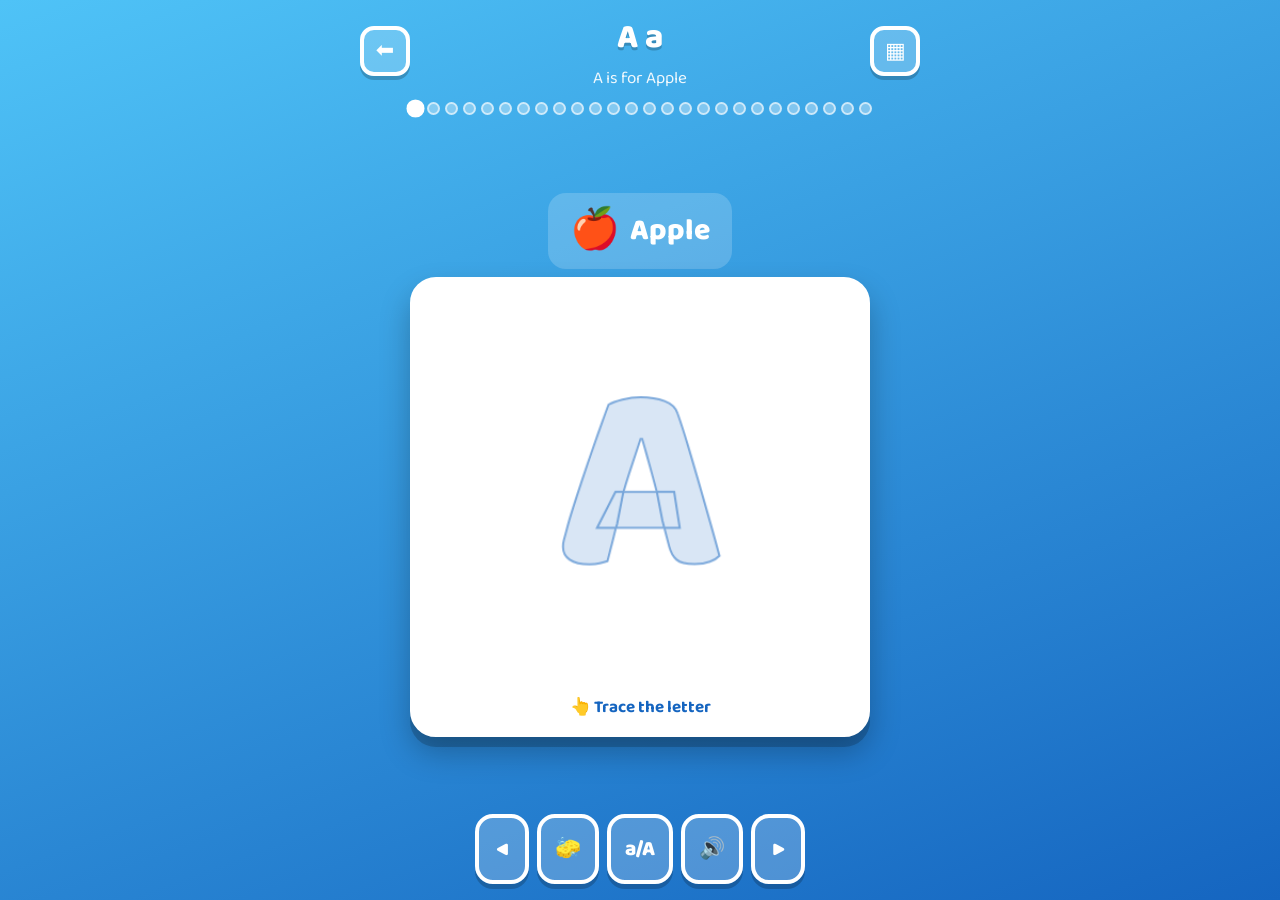
==== abc.html @ d2aafedf "Kids Games: mountain bike + Thaana & ABC letter tracing Dashboard with three browser games for ages " ====
<!DOCTYPE html>
<html lang="en">
<head>
  <meta charset="UTF-8" />
  <meta name="viewport" content="width=device-width, initial-scale=1.0, maximum-scale=1.0, user-scalable=no" />
  <title>🔤 ABC Tracing</title>
  <link href="https://fonts.googleapis.com/css2?family=Baloo+2:wght@600;800&display=swap" rel="stylesheet">
  <link rel="stylesheet" href="css/abc.css" />
</head>
<body>
  <div id="app">
    <header>
      <a class="top-btn" href="index.html" title="All games">⬅</a>
      <div class="title-wrap">
        <div class="letter-name" id="letterName">A</div>
        <div class="letter-sub" id="letterSub">A is for Apple</div>
      </div>
      <button class="top-btn" id="btnGrid" title="Pick a letter">▦</button>
    </header>

    <div id="progressBar"></div>

    <main>
      <div class="word-badge"><span class="emoji" id="wordEmoji">🍎</span><span id="wordText">Apple</span></div>
      <div class="canvas-box">
        <canvas id="trace" width="420" height="420"></canvas>
        <div class="hint" id="hint">👆 Trace the letter</div>
      </div>
    </main>

    <div id="controls">
      <button class="ctrl-btn" id="btnPrev">◀</button>
      <button class="ctrl-btn" id="btnClear">🧽</button>
      <button class="ctrl-btn" id="btnCase">a/A</button>
      <button class="ctrl-btn" id="btnSound">🔊</button>
      <button class="ctrl-btn" id="btnNext">▶</button>
    </div>

    <div id="success" class="overlay hidden">
      <div class="success-card">
        <div class="success-stars">⭐⭐⭐</div>
        <div class="success-letter" id="successLetter">A</div>
        <h2 id="successText">Great job!</h2>
        <div class="success-buttons">
          <button class="ctrl-btn wide" id="btnAgain">🔄 Again</button>
          <button class="ctrl-btn wide go" id="btnNext2">Next ▶</button>
        </div>
      </div>
    </div>

    <div id="picker" class="overlay hidden">
      <div class="picker-card">
        <h2>Pick a Letter</h2>
        <div id="pickerGrid" class="picker-grid"></div>
        <button class="ctrl-btn wide" id="btnClosePicker">Close</button>
      </div>
    </div>
  </div>

  <script src="js/abc.js"></script>
</body>
</html>
---- css/abc.css ----
* { margin: 0; padding: 0; box-sizing: border-box; -webkit-tap-highlight-color: transparent; }
html, body {
  width: 100%; height: 100%; overflow: hidden;
  font-family: "Baloo 2", "Comic Sans MS", "Segoe UI", system-ui, sans-serif;
  background: linear-gradient(160deg, #4fc3f7 0%, #1565c0 100%);
  color: #fff; user-select: none; touch-action: none;
}
.hidden { display: none !important; }

#app {
  width: 100vw; height: 100vh;
  display: flex; flex-direction: column; align-items: center;
  padding: 10px 12px; gap: 10px;
}

header { width: min(560px, 100%); display: flex; align-items: center; gap: 10px; }
.title-wrap { flex: 1; text-align: center; }
.letter-name { font-size: clamp(24px, 6vw, 34px); font-weight: 800; text-shadow: 0 3px 0 #0003; }
.letter-sub { font-size: clamp(13px, 3.4vw, 17px); opacity: .92; }

.top-btn {
  width: 50px; height: 50px; border-radius: 14px; border: 4px solid #fff;
  background: rgba(255,255,255,0.2); color: #fff; cursor: pointer;
  font-size: 22px; display: flex; align-items: center; justify-content: center;
  text-decoration: none; box-shadow: 0 4px 0 rgba(0,0,0,.2);
}
.top-btn:active { transform: translateY(3px); box-shadow: 0 1px 0 rgba(0,0,0,.2); }

#progressBar { display: flex; flex-wrap: wrap; gap: 5px; justify-content: center; width: min(560px, 100%); }
.dot { width: 13px; height: 13px; border-radius: 50%; background: rgba(255,255,255,0.35); border: 2px solid rgba(255,255,255,0.6); }
.dot.done { background: #fff176; border-color: #fff; }
.dot.current { transform: scale(1.4); background: #fff; }

main { flex: 1; display: flex; flex-direction: column; align-items: center; justify-content: center; gap: 8px; width: 100%; }
.word-badge {
  display: flex; align-items: center; gap: 10px;
  font-size: clamp(20px, 5vw, 30px); font-weight: 800;
  background: rgba(255,255,255,0.18); padding: 6px 22px; border-radius: 18px;
}
.word-badge .emoji { font-size: clamp(28px, 7vw, 40px); }

.canvas-box {
  position: relative;
  width: min(76vh, 92vw, 460px); aspect-ratio: 1/1;
  background: #fff; border-radius: 26px; border: 6px solid #fff;
  box-shadow: 0 10px 0 rgba(0,0,0,.18), 0 16px 30px rgba(0,0,0,.25);
}
#trace { width: 100%; height: 100%; display: block; border-radius: 20px; touch-action: none; }
.hint {
  position: absolute; bottom: 10px; left: 0; right: 0; text-align: center;
  color: #1565c0; font-size: clamp(13px, 3.4vw, 17px); font-weight: bold;
  pointer-events: none; transition: opacity .3s;
}

#controls { width: min(560px, 100%); display: flex; gap: 8px; justify-content: center; padding-bottom: 6px; }
.ctrl-btn {
  font-family: inherit; font-weight: 800; color: #fff; cursor: pointer;
  border: 4px solid #fff; background: rgba(255,255,255,0.22);
  border-radius: 18px; padding: 14px; font-size: clamp(15px, 4.2vw, 21px);
  min-width: 54px; box-shadow: 0 5px 0 rgba(0,0,0,.2);
}
.ctrl-btn.wide { flex: 1; max-width: 200px; }
.ctrl-btn.go { background: linear-gradient(#66bb6a, #43a047); }
.ctrl-btn:active { transform: translateY(4px); box-shadow: 0 1px 0 rgba(0,0,0,.2); }

.overlay { position: fixed; inset: 0; z-index: 30; display: flex; align-items: center; justify-content: center; padding: 20px; background: rgba(0,0,0,0.45); }
.success-card, .picker-card {
  background: #fff; color: #1565c0; border-radius: 28px; padding: 26px 24px;
  text-align: center; box-shadow: 0 12px 30px rgba(0,0,0,.4); max-width: 94vw; max-height: 90vh; overflow-y: auto;
}
.success-stars { font-size: clamp(40px, 12vw, 64px); letter-spacing: 6px; animation: pop .5s ease; }
@keyframes pop { 0% { transform: scale(0); } 70% { transform: scale(1.2); } 100% { transform: scale(1); } }
.success-letter { font-family: "Baloo 2", sans-serif; font-size: clamp(60px, 18vw, 110px); color: #1976d2; line-height: 1; font-weight: 800; }
.success-card h2 { font-size: clamp(22px, 6vw, 32px); margin: 6px 0 14px; color: #0d47a1; }
.success-buttons { display: flex; gap: 10px; justify-content: center; }
.success-buttons .ctrl-btn { color: #fff; background: linear-gradient(#42a5f5, #1976d2); border-color: #fff; }
.success-buttons .ctrl-btn.go { background: linear-gradient(#66bb6a, #43a047); }

.picker-card h2 { color: #0d47a1; margin-bottom: 14px; font-size: clamp(20px, 5vw, 28px); }
.picker-grid { display: grid; grid-template-columns: repeat(6, 1fr); gap: 8px; width: min(560px, 80vw); margin-bottom: 14px; }
@media (max-width: 480px) { .picker-grid { grid-template-columns: repeat(5, 1fr); } }
.picker-cell {
  aspect-ratio: 1/1; border-radius: 14px; border: 3px solid #90caf9;
  background: #e3f2fd; color: #1565c0; cursor: pointer;
  display: flex; align-items: center; justify-content: center; position: relative;
  font-family: "Baloo 2", sans-serif; font-size: clamp(20px, 5.5vw, 30px); font-weight: 800;
}
.picker-cell:active { transform: scale(.92); }
.picker-cell.done { background: #c8e6c9; border-color: #66bb6a; }
.picker-cell .check { position: absolute; top: 1px; right: 4px; font-size: 12px; }
.picker-cell.current { outline: 3px solid #1976d2; }
.picker-card .ctrl-btn { color: #fff; background: linear-gradient(#42a5f5, #1976d2); }
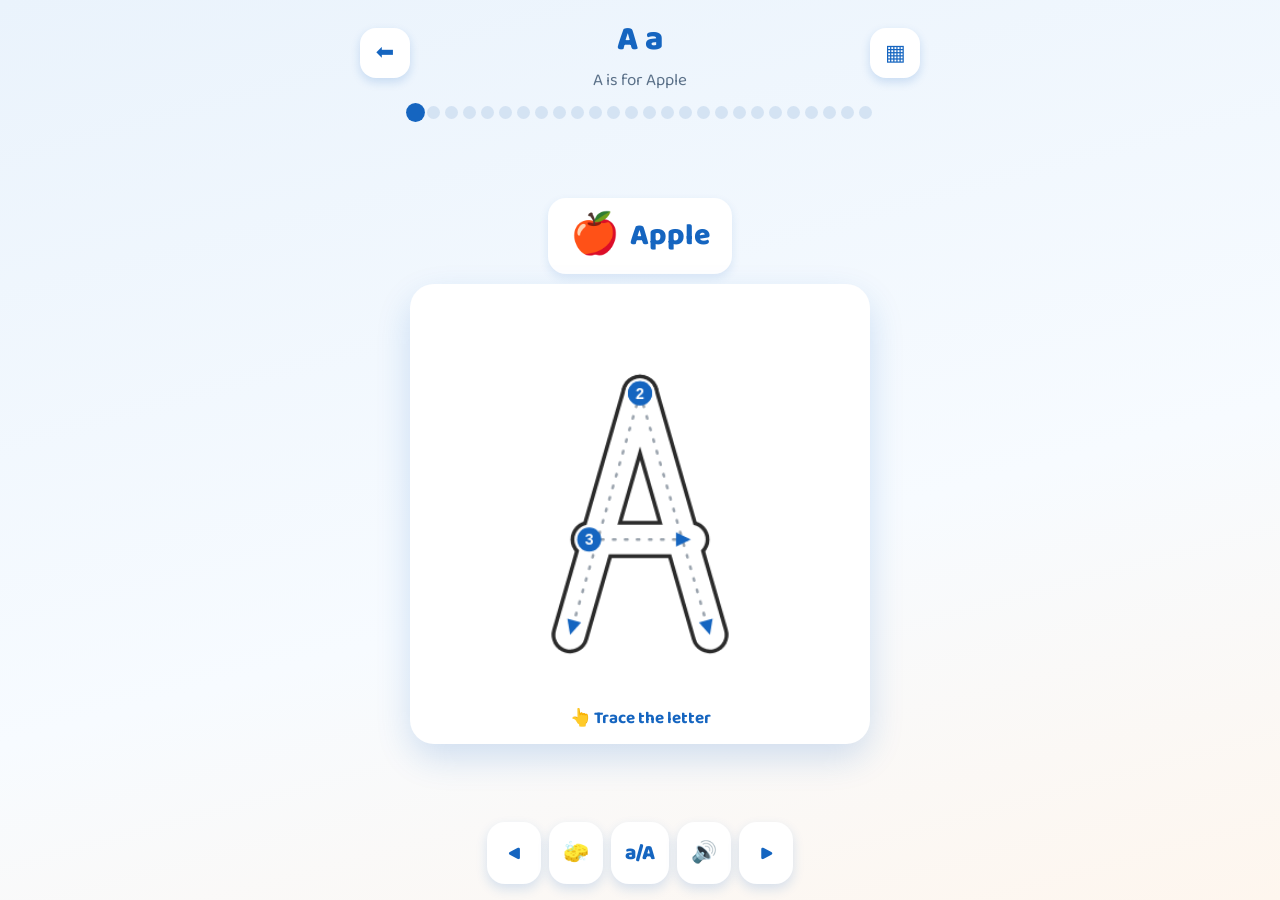
==== commit 27a8517a: "ABC: authored stroke-order paths with numbers + direction arrows (A-Z upper & lower)" ====
--- a/abc.html
+++ b/abc.html
@@ -57,6 +57,7 @@
     </div>
   </div>
 
+  <script src="js/abc-strokes.js"></script>
   <script src="js/abc.js"></script>
 </body>
 </html>
--- a/css/abc.css
+++ b/css/abc.css
@@ -2,91 +2,89 @@
 html, body {
   width: 100%; height: 100%; overflow: hidden;
   font-family: "Baloo 2", "Comic Sans MS", "Segoe UI", system-ui, sans-serif;
-  background: linear-gradient(160deg, #4fc3f7 0%, #1565c0 100%);
-  color: #fff; user-select: none; touch-action: none;
+  background: linear-gradient(165deg, #eaf3fc 0%, #f7fbff 60%, #fef6ee 100%);
+  color: #25384d; user-select: none; touch-action: none;
 }
 .hidden { display: none !important; }
 
-#app {
-  width: 100vw; height: 100vh;
-  display: flex; flex-direction: column; align-items: center;
-  padding: 10px 12px; gap: 10px;
-}
+#app { width: 100vw; height: 100vh; display: flex; flex-direction: column; align-items: center; padding: 12px; gap: 12px; }
 
 header { width: min(560px, 100%); display: flex; align-items: center; gap: 10px; }
 .title-wrap { flex: 1; text-align: center; }
-.letter-name { font-size: clamp(24px, 6vw, 34px); font-weight: 800; text-shadow: 0 3px 0 #0003; }
-.letter-sub { font-size: clamp(13px, 3.4vw, 17px); opacity: .92; }
+.letter-name { font-size: clamp(24px, 6vw, 34px); font-weight: 800; color: #1565c0; }
+.letter-sub { font-size: clamp(13px, 3.4vw, 17px); color: #5a7088; }
 
 .top-btn {
-  width: 50px; height: 50px; border-radius: 14px; border: 4px solid #fff;
-  background: rgba(255,255,255,0.2); color: #fff; cursor: pointer;
+  width: 50px; height: 50px; border-radius: 16px; border: none;
+  background: #fff; color: #1565c0; cursor: pointer;
   font-size: 22px; display: flex; align-items: center; justify-content: center;
-  text-decoration: none; box-shadow: 0 4px 0 rgba(0,0,0,.2);
+  text-decoration: none; box-shadow: 0 4px 10px rgba(21,101,192,.18);
 }
-.top-btn:active { transform: translateY(3px); box-shadow: 0 1px 0 rgba(0,0,0,.2); }
+.top-btn:active { transform: translateY(2px); box-shadow: 0 2px 5px rgba(21,101,192,.18); }
 
 #progressBar { display: flex; flex-wrap: wrap; gap: 5px; justify-content: center; width: min(560px, 100%); }
-.dot { width: 13px; height: 13px; border-radius: 50%; background: rgba(255,255,255,0.35); border: 2px solid rgba(255,255,255,0.6); }
-.dot.done { background: #fff176; border-color: #fff; }
-.dot.current { transform: scale(1.4); background: #fff; }
+.dot { width: 13px; height: 13px; border-radius: 50%; background: #d4e3f3; }
+.dot.done { background: #ffc83d; }
+.dot.current { transform: scale(1.45); background: #1565c0; }
 
-main { flex: 1; display: flex; flex-direction: column; align-items: center; justify-content: center; gap: 8px; width: 100%; }
+main { flex: 1; display: flex; flex-direction: column; align-items: center; justify-content: center; gap: 10px; width: 100%; }
 .word-badge {
   display: flex; align-items: center; gap: 10px;
-  font-size: clamp(20px, 5vw, 30px); font-weight: 800;
-  background: rgba(255,255,255,0.18); padding: 6px 22px; border-radius: 18px;
+  font-size: clamp(20px, 5vw, 30px); font-weight: 800; color: #1565c0;
+  background: #fff; padding: 6px 22px; border-radius: 18px;
+  box-shadow: 0 4px 10px rgba(21,101,192,.12);
 }
 .word-badge .emoji { font-size: clamp(28px, 7vw, 40px); }
 
 .canvas-box {
   position: relative;
-  width: min(76vh, 92vw, 460px); aspect-ratio: 1/1;
-  background: #fff; border-radius: 26px; border: 6px solid #fff;
-  box-shadow: 0 10px 0 rgba(0,0,0,.18), 0 16px 30px rgba(0,0,0,.25);
+  width: min(72vh, 92vw, 460px); aspect-ratio: 1/1;
+  background: #fff; border-radius: 28px;
+  box-shadow: 0 14px 34px rgba(21,101,192,.18);
 }
-#trace { width: 100%; height: 100%; display: block; border-radius: 20px; touch-action: none; }
+#trace { width: 100%; height: 100%; display: block; border-radius: 24px; touch-action: none; }
 .hint {
-  position: absolute; bottom: 10px; left: 0; right: 0; text-align: center;
+  position: absolute; bottom: 12px; left: 0; right: 0; text-align: center;
   color: #1565c0; font-size: clamp(13px, 3.4vw, 17px); font-weight: bold;
   pointer-events: none; transition: opacity .3s;
 }
 
-#controls { width: min(560px, 100%); display: flex; gap: 8px; justify-content: center; padding-bottom: 6px; }
+#controls { width: min(560px, 100%); display: flex; gap: 8px; justify-content: center; padding-bottom: 4px; }
 .ctrl-btn {
-  font-family: inherit; font-weight: 800; color: #fff; cursor: pointer;
-  border: 4px solid #fff; background: rgba(255,255,255,0.22);
+  font-family: inherit; font-weight: 800; color: #1565c0; cursor: pointer;
+  border: none; background: #fff;
   border-radius: 18px; padding: 14px; font-size: clamp(15px, 4.2vw, 21px);
-  min-width: 54px; box-shadow: 0 5px 0 rgba(0,0,0,.2);
+  min-width: 54px; box-shadow: 0 5px 12px rgba(21,101,192,.16);
 }
 .ctrl-btn.wide { flex: 1; max-width: 200px; }
-.ctrl-btn.go { background: linear-gradient(#66bb6a, #43a047); }
-.ctrl-btn:active { transform: translateY(4px); box-shadow: 0 1px 0 rgba(0,0,0,.2); }
+.ctrl-btn.go { background: linear-gradient(#42a5f5, #1976d2); color: #fff; }
+.ctrl-btn:active { transform: translateY(3px); box-shadow: 0 2px 5px rgba(21,101,192,.16); }
 
-.overlay { position: fixed; inset: 0; z-index: 30; display: flex; align-items: center; justify-content: center; padding: 20px; background: rgba(0,0,0,0.45); }
+.overlay { position: fixed; inset: 0; z-index: 30; display: flex; align-items: center; justify-content: center; padding: 20px; background: rgba(20,40,70,0.5); }
 .success-card, .picker-card {
-  background: #fff; color: #1565c0; border-radius: 28px; padding: 26px 24px;
-  text-align: center; box-shadow: 0 12px 30px rgba(0,0,0,.4); max-width: 94vw; max-height: 90vh; overflow-y: auto;
+  background: #fff; color: #1565c0; border-radius: 30px; padding: 26px 24px;
+  text-align: center; box-shadow: 0 18px 40px rgba(0,0,0,.35); max-width: 94vw; max-height: 90vh; overflow-y: auto;
 }
 .success-stars { font-size: clamp(40px, 12vw, 64px); letter-spacing: 6px; animation: pop .5s ease; }
 @keyframes pop { 0% { transform: scale(0); } 70% { transform: scale(1.2); } 100% { transform: scale(1); } }
 .success-letter { font-family: "Baloo 2", sans-serif; font-size: clamp(60px, 18vw, 110px); color: #1976d2; line-height: 1; font-weight: 800; }
 .success-card h2 { font-size: clamp(22px, 6vw, 32px); margin: 6px 0 14px; color: #0d47a1; }
 .success-buttons { display: flex; gap: 10px; justify-content: center; }
-.success-buttons .ctrl-btn { color: #fff; background: linear-gradient(#42a5f5, #1976d2); border-color: #fff; }
+.success-buttons .ctrl-btn { color: #fff; background: linear-gradient(#42a5f5, #1976d2); }
 .success-buttons .ctrl-btn.go { background: linear-gradient(#66bb6a, #43a047); }
 
 .picker-card h2 { color: #0d47a1; margin-bottom: 14px; font-size: clamp(20px, 5vw, 28px); }
-.picker-grid { display: grid; grid-template-columns: repeat(6, 1fr); gap: 8px; width: min(560px, 80vw); margin-bottom: 14px; }
+.picker-grid { display: grid; grid-template-columns: repeat(6, 1fr); gap: 10px; width: min(560px, 84vw); margin-bottom: 14px; }
 @media (max-width: 480px) { .picker-grid { grid-template-columns: repeat(5, 1fr); } }
 .picker-cell {
-  aspect-ratio: 1/1; border-radius: 14px; border: 3px solid #90caf9;
-  background: #e3f2fd; color: #1565c0; cursor: pointer;
+  aspect-ratio: 1/1; border-radius: 16px; border: 2px solid #e3edf7;
+  background: #f6faff; color: #1565c0; cursor: pointer;
   display: flex; align-items: center; justify-content: center; position: relative;
   font-family: "Baloo 2", sans-serif; font-size: clamp(20px, 5.5vw, 30px); font-weight: 800;
+  box-shadow: 0 4px 10px rgba(21,101,192,.08);
 }
 .picker-cell:active { transform: scale(.92); }
-.picker-cell.done { background: #c8e6c9; border-color: #66bb6a; }
-.picker-cell .check { position: absolute; top: 1px; right: 4px; font-size: 12px; }
+.picker-cell.done { background: #eafaef; border-color: #a5d6b0; }
+.picker-cell .check { position: absolute; top: 3px; right: 5px; font-size: 12px; color: #43a047; }
 .picker-cell.current { outline: 3px solid #1976d2; }
 .picker-card .ctrl-btn { color: #fff; background: linear-gradient(#42a5f5, #1976d2); }
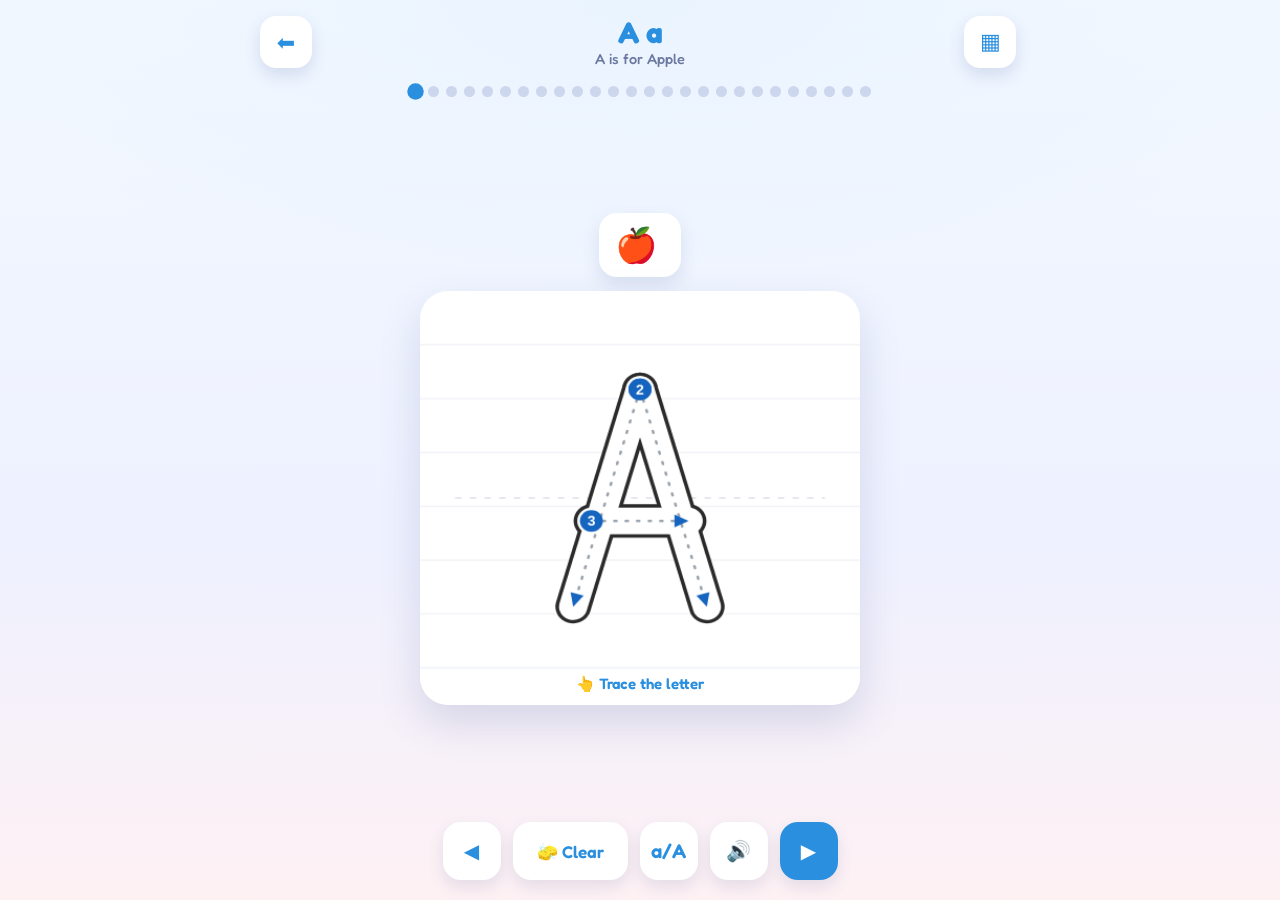
==== commit f141e230: "Apply Fun Games design system to game pages (Fredoka, soft gradient, chips, rounded controls, accent" ====
--- a/abc.html
+++ b/abc.html
@@ -4,7 +4,9 @@
   <meta charset="UTF-8" />
   <meta name="viewport" content="width=device-width, initial-scale=1.0, maximum-scale=1.0, user-scalable=no" />
   <title>🔤 ABC Tracing</title>
-  <link href="https://fonts.googleapis.com/css2?family=Baloo+2:wght@600;800&display=swap" rel="stylesheet">
+  <link rel="preconnect" href="https://fonts.googleapis.com" />
+  <link rel="preconnect" href="https://fonts.gstatic.com" crossorigin />
+  <link href="https://fonts.googleapis.com/css2?family=Fredoka:wght@400;500;600;700&family=Baloo+2:wght@600;800&display=swap" rel="stylesheet">
   <link rel="stylesheet" href="css/abc.css" />
 </head>
 <body>
@@ -30,7 +32,7 @@
 
     <div id="controls">
       <button class="ctrl-btn" id="btnPrev">◀</button>
-      <button class="ctrl-btn" id="btnClear">🧽</button>
+      <button class="ctrl-btn" id="btnClear">🧽 Clear</button>
       <button class="ctrl-btn" id="btnCase">a/A</button>
       <button class="ctrl-btn" id="btnSound">🔊</button>
       <button class="ctrl-btn" id="btnNext">▶</button>
--- a/css/abc.css
+++ b/css/abc.css
@@ -1,90 +1,104 @@
+/* ABC trace screen — matches the "Fun Games" design system (blue accent) */
 * { margin: 0; padding: 0; box-sizing: border-box; -webkit-tap-highlight-color: transparent; }
+:root {
+  --ink: #2c3b66; --ink-soft: #6b78a0;
+  --accent: #2b8fe0; --accent-soft: #e3f2ff;
+  --font: 'Fredoka', "Comic Sans MS", system-ui, sans-serif;
+}
 html, body {
   width: 100%; height: 100%; overflow: hidden;
-  font-family: "Baloo 2", "Comic Sans MS", "Segoe UI", system-ui, sans-serif;
-  background: linear-gradient(165deg, #eaf3fc 0%, #f7fbff 60%, #fef6ee 100%);
-  color: #25384d; user-select: none; touch-action: none;
+  font-family: var(--font); color: var(--ink); user-select: none; touch-action: none;
+  background:
+    radial-gradient(100% 60% at 50% 0%, #eaf4ff 0%, transparent 60%),
+    linear-gradient(180deg, #f3f8ff 0%, #eef1ff 60%, #fef1f4 100%);
 }
 .hidden { display: none !important; }
 
-#app { width: 100vw; height: 100vh; display: flex; flex-direction: column; align-items: center; padding: 12px; gap: 12px; }
+#app { width: 100vw; height: 100vh; display: flex; flex-direction: column; align-items: center; padding: 16px 18px 20px; gap: 4px; }
 
-header { width: min(560px, 100%); display: flex; align-items: center; gap: 10px; }
-.title-wrap { flex: 1; text-align: center; }
-.letter-name { font-size: clamp(24px, 6vw, 34px); font-weight: 800; color: #1565c0; }
-.letter-sub { font-size: clamp(13px, 3.4vw, 17px); color: #5a7088; }
+/* ---- top bar ---- */
+header { width: 100%; max-width: 760px; display: grid; grid-template-columns: 56px 1fr 56px; align-items: center; gap: 12px; }
+.title-wrap { text-align: center; }
+.letter-name { font-size: 30px; font-weight: 700; color: var(--accent); line-height: 1; }
+.letter-sub { font-size: 14.5px; font-weight: 500; color: var(--ink-soft); margin-top: 3px; }
+.top-btn {
+  width: 52px; height: 52px; border: none; border-radius: 16px;
+  background: #fff; color: var(--accent); font-size: 22px; cursor: pointer;
+  display: grid; place-items: center; text-decoration: none;
+  box-shadow: 0 7px 16px rgba(70,90,150,.16); transition: transform .16s ease, box-shadow .16s ease;
+}
+.top-btn:hover { transform: translateY(-2px); }
+.top-btn:active { transform: scale(.92); }
 
-.top-btn {
-  width: 50px; height: 50px; border-radius: 16px; border: none;
-  background: #fff; color: #1565c0; cursor: pointer;
-  font-size: 22px; display: flex; align-items: center; justify-content: center;
-  text-decoration: none; box-shadow: 0 4px 10px rgba(21,101,192,.18);
+/* ---- progress dots ---- */
+#progressBar { display: flex; gap: 7px; flex-wrap: wrap; justify-content: center; max-width: 720px; margin: 14px auto 4px; }
+.dot { width: 11px; height: 11px; border-radius: 50%; background: #ccd6ec; transition: transform .2s ease, background .2s ease; }
+.dot.done { background: #ffc23c; }
+.dot.current { background: var(--accent); transform: scale(1.5); }
+
+/* ---- stage ---- */
+main { flex: 1; width: 100%; display: flex; flex-direction: column; align-items: center; justify-content: center; gap: 14px; min-height: 0; }
+.word-badge {
+  display: inline-flex; align-items: center; justify-content: center; gap: 8px;
+  min-width: 64px; height: 64px; padding: 0 16px; border-radius: 18px; background: #fff;
+  font-size: 30px; font-weight: 600; color: var(--accent);
+  box-shadow: 0 8px 18px rgba(70,90,150,.14);
 }
-.top-btn:active { transform: translateY(2px); box-shadow: 0 2px 5px rgba(21,101,192,.18); }
-
-#progressBar { display: flex; flex-wrap: wrap; gap: 5px; justify-content: center; width: min(560px, 100%); }
-.dot { width: 13px; height: 13px; border-radius: 50%; background: #d4e3f3; }
-.dot.done { background: #ffc83d; }
-.dot.current { transform: scale(1.45); background: #1565c0; }
-
-main { flex: 1; display: flex; flex-direction: column; align-items: center; justify-content: center; gap: 10px; width: 100%; }
-.word-badge {
-  display: flex; align-items: center; gap: 10px;
-  font-size: clamp(20px, 5vw, 30px); font-weight: 800; color: #1565c0;
-  background: #fff; padding: 6px 22px; border-radius: 18px;
-  box-shadow: 0 4px 10px rgba(21,101,192,.12);
-}
-.word-badge .emoji { font-size: clamp(28px, 7vw, 40px); }
+.word-badge .emoji { font-size: 34px; }
+.word-badge #wordText { font-size: 20px; }
 
 .canvas-box {
-  position: relative;
-  width: min(72vh, 92vw, 460px); aspect-ratio: 1/1;
-  background: #fff; border-radius: 28px;
-  box-shadow: 0 14px 34px rgba(21,101,192,.18);
+  position: relative; width: min(440px, 90vw); aspect-ratio: 1/1; max-height: 46vh;
+  border-radius: 28px; background: #fff; overflow: hidden;
+  box-shadow: 0 18px 40px rgba(70,90,150,.18), inset 0 0 0 1px rgba(70,90,150,.05); touch-action: none;
 }
-#trace { width: 100%; height: 100%; display: block; border-radius: 24px; touch-action: none; }
+#trace { position: absolute; inset: 0; width: 100%; height: 100%; display: block; touch-action: none; }
 .hint {
-  position: absolute; bottom: 12px; left: 0; right: 0; text-align: center;
-  color: #1565c0; font-size: clamp(13px, 3.4vw, 17px); font-weight: bold;
-  pointer-events: none; transition: opacity .3s;
+  position: absolute; left: 0; right: 0; bottom: 12px; text-align: center;
+  font-size: 15px; font-weight: 600; color: var(--accent); pointer-events: none; transition: opacity .3s ease;
 }
 
-#controls { width: min(560px, 100%); display: flex; gap: 8px; justify-content: center; padding-bottom: 4px; }
+/* ---- controls ---- */
+#controls { display: flex; align-items: center; gap: 12px; flex-wrap: wrap; justify-content: center; margin-top: 6px; }
 .ctrl-btn {
-  font-family: inherit; font-weight: 800; color: #1565c0; cursor: pointer;
-  border: none; background: #fff;
-  border-radius: 18px; padding: 14px; font-size: clamp(15px, 4.2vw, 21px);
-  min-width: 54px; box-shadow: 0 5px 12px rgba(21,101,192,.16);
+  border: none; cursor: pointer; font-family: var(--font); font-weight: 600;
+  background: #fff; color: var(--accent); border-radius: 18px;
+  box-shadow: 0 7px 16px rgba(70,90,150,.14); transition: transform .16s ease, box-shadow .16s ease;
+  display: inline-flex; align-items: center; gap: 8px;
+  width: 58px; height: 58px; justify-content: center; font-size: 20px; padding: 0;
 }
-.ctrl-btn.wide { flex: 1; max-width: 200px; }
-.ctrl-btn.go { background: linear-gradient(#42a5f5, #1976d2); color: #fff; }
-.ctrl-btn:active { transform: translateY(3px); box-shadow: 0 2px 5px rgba(21,101,192,.16); }
+#btnClear { width: auto; padding: 0 24px; font-size: 17px; }
+#btnNext { background: var(--accent); color: #fff; }
+.ctrl-btn:hover { transform: translateY(-2px); }
+.ctrl-btn:active { transform: scale(.94); }
 
-.overlay { position: fixed; inset: 0; z-index: 30; display: flex; align-items: center; justify-content: center; padding: 20px; background: rgba(20,40,70,0.5); }
+/* ---- overlays ---- */
+.overlay { position: fixed; inset: 0; z-index: 30; display: flex; align-items: center; justify-content: center; padding: 20px; background: rgba(44,59,102,.45); backdrop-filter: blur(3px); }
 .success-card, .picker-card {
-  background: #fff; color: #1565c0; border-radius: 30px; padding: 26px 24px;
-  text-align: center; box-shadow: 0 18px 40px rgba(0,0,0,.35); max-width: 94vw; max-height: 90vh; overflow-y: auto;
+  background: #fff; color: var(--accent); border-radius: 28px; padding: 26px 24px; text-align: center;
+  box-shadow: 0 30px 60px rgba(20,30,70,.35); max-width: 94vw; max-height: 90vh; overflow-y: auto;
+  animation: popcard .3s cubic-bezier(.34,1.56,.64,1);
 }
+@keyframes popcard { from { transform: scale(.85); opacity: 0; } to { transform: scale(1); opacity: 1; } }
 .success-stars { font-size: clamp(40px, 12vw, 64px); letter-spacing: 6px; animation: pop .5s ease; }
 @keyframes pop { 0% { transform: scale(0); } 70% { transform: scale(1.2); } 100% { transform: scale(1); } }
-.success-letter { font-family: "Baloo 2", sans-serif; font-size: clamp(60px, 18vw, 110px); color: #1976d2; line-height: 1; font-weight: 800; }
-.success-card h2 { font-size: clamp(22px, 6vw, 32px); margin: 6px 0 14px; color: #0d47a1; }
+.success-letter { font-family: var(--font); font-size: clamp(60px, 18vw, 110px); color: var(--accent); line-height: 1; font-weight: 700; }
+.success-card h2 { font-size: clamp(22px, 6vw, 32px); margin: 6px 0 14px; color: var(--ink); }
 .success-buttons { display: flex; gap: 10px; justify-content: center; }
-.success-buttons .ctrl-btn { color: #fff; background: linear-gradient(#42a5f5, #1976d2); }
+.success-buttons .ctrl-btn { width: auto; padding: 0 24px; height: 52px; color: #fff; background: var(--accent); }
 .success-buttons .ctrl-btn.go { background: linear-gradient(#66bb6a, #43a047); }
 
-.picker-card h2 { color: #0d47a1; margin-bottom: 14px; font-size: clamp(20px, 5vw, 28px); }
+.picker-card h2 { color: var(--accent); margin-bottom: 16px; font-size: 24px; text-align: center; }
 .picker-grid { display: grid; grid-template-columns: repeat(6, 1fr); gap: 10px; width: min(560px, 84vw); margin-bottom: 14px; }
 @media (max-width: 480px) { .picker-grid { grid-template-columns: repeat(5, 1fr); } }
 .picker-cell {
-  aspect-ratio: 1/1; border-radius: 16px; border: 2px solid #e3edf7;
-  background: #f6faff; color: #1565c0; cursor: pointer;
-  display: flex; align-items: center; justify-content: center; position: relative;
-  font-family: "Baloo 2", sans-serif; font-size: clamp(20px, 5.5vw, 30px); font-weight: 800;
-  box-shadow: 0 4px 10px rgba(21,101,192,.08);
+  position: relative; aspect-ratio: 1/1; border: 2px solid #e6ecf7; border-radius: 16px;
+  background: #f7faff; cursor: pointer; font-family: var(--font);
+  font-size: 26px; font-weight: 700; color: var(--accent); display: grid; place-items: center;
+  transition: transform .14s ease, border-color .14s ease, background .14s ease;
 }
-.picker-cell:active { transform: scale(.92); }
-.picker-cell.done { background: #eafaef; border-color: #a5d6b0; }
-.picker-cell .check { position: absolute; top: 3px; right: 5px; font-size: 12px; color: #43a047; }
-.picker-cell.current { outline: 3px solid #1976d2; }
-.picker-card .ctrl-btn { color: #fff; background: linear-gradient(#42a5f5, #1976d2); }
+.picker-cell:hover { transform: translateY(-2px) scale(1.04); border-color: var(--accent); }
+.picker-cell.done { background: #eafaf0; border-color: #b7e8c8; }
+.picker-cell .check { position: absolute; top: 4px; right: 6px; font-size: 13px; color: #36c06b; }
+.picker-cell.current { border-color: var(--accent); box-shadow: 0 0 0 3px rgba(43,143,224,.2); }
+.picker-card .ctrl-btn { display: block; margin: 4px auto 0; width: auto; padding: 0 30px; height: 50px; color: #fff; background: var(--accent); border-radius: 999px; }
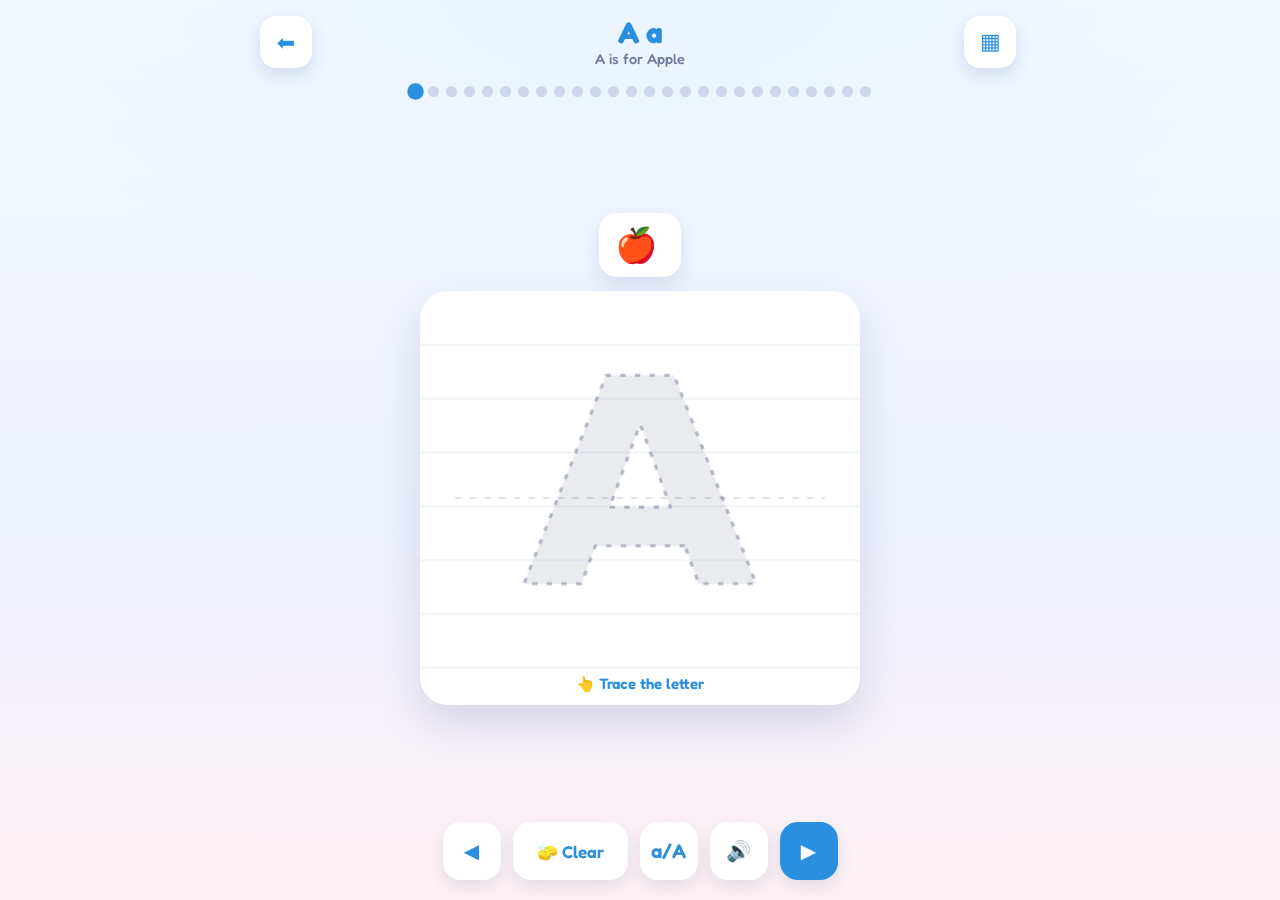
==== commit db9ea876: "Match design: letters as faint fill + dashed outline (no numbers/arrows); cache-bust v4" ====
--- a/abc.html
+++ b/abc.html
@@ -7,7 +7,7 @@
   <link rel="preconnect" href="https://fonts.googleapis.com" />
   <link rel="preconnect" href="https://fonts.gstatic.com" crossorigin />
   <link href="https://fonts.googleapis.com/css2?family=Fredoka:wght@400;500;600;700&family=Baloo+2:wght@600;800&display=swap" rel="stylesheet">
-  <link rel="stylesheet" href="css/abc.css" />
+  <link rel="stylesheet" href="css/abc.css?v=3" />
 </head>
 <body>
   <div id="app">
@@ -59,7 +59,6 @@
     </div>
   </div>
 
-  <script src="js/abc-strokes.js"></script>
-  <script src="js/abc.js"></script>
+  <script src="js/abc.js?v=4"></script>
 </body>
 </html>
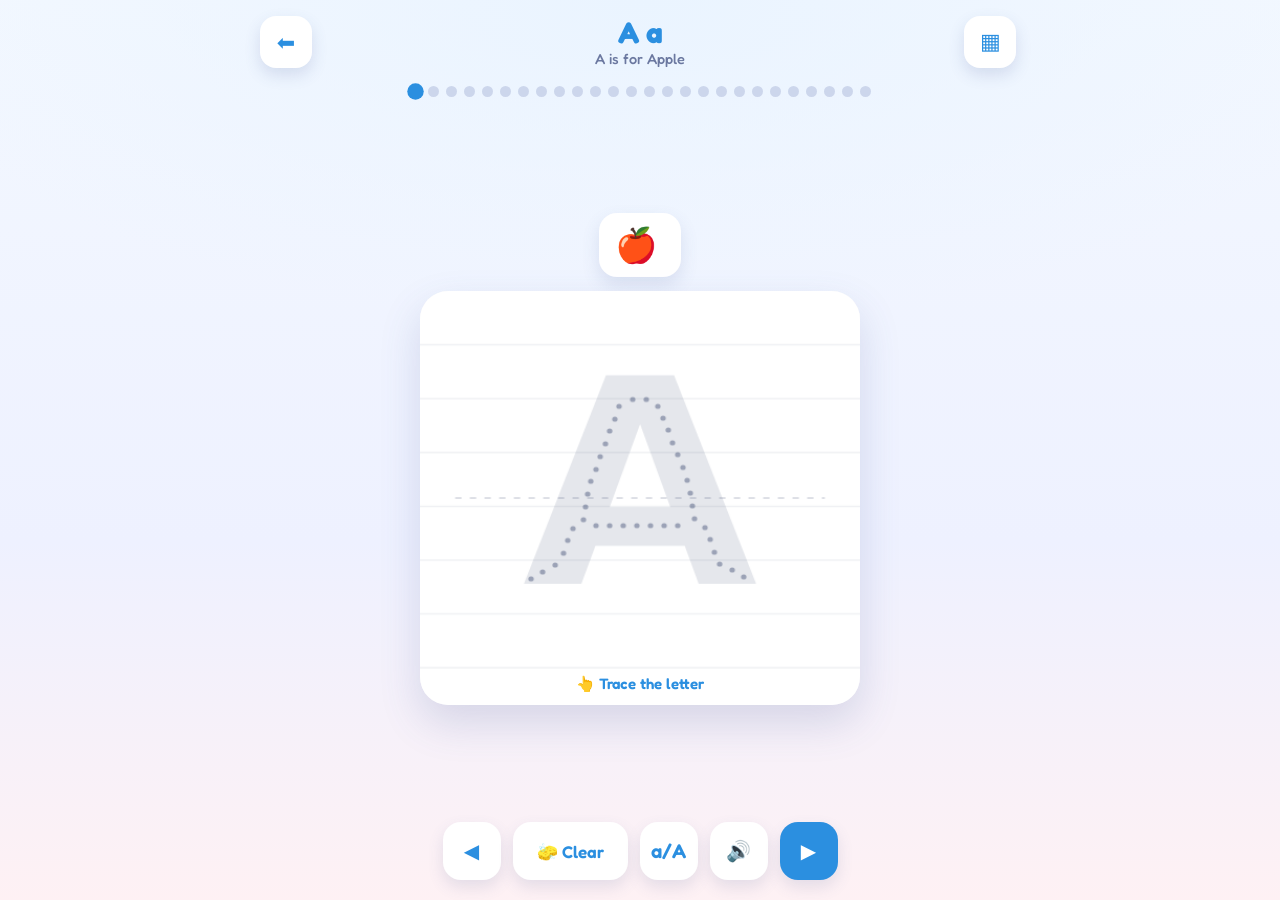
==== commit afc02f05: "Letter guide: single dashed centre line instead of double outline (v5)" ====
--- a/abc.html
+++ b/abc.html
@@ -59,6 +59,6 @@
     </div>
   </div>
 
-  <script src="js/abc.js?v=4"></script>
+  <script src="js/abc.js?v=5"></script>
 </body>
 </html>
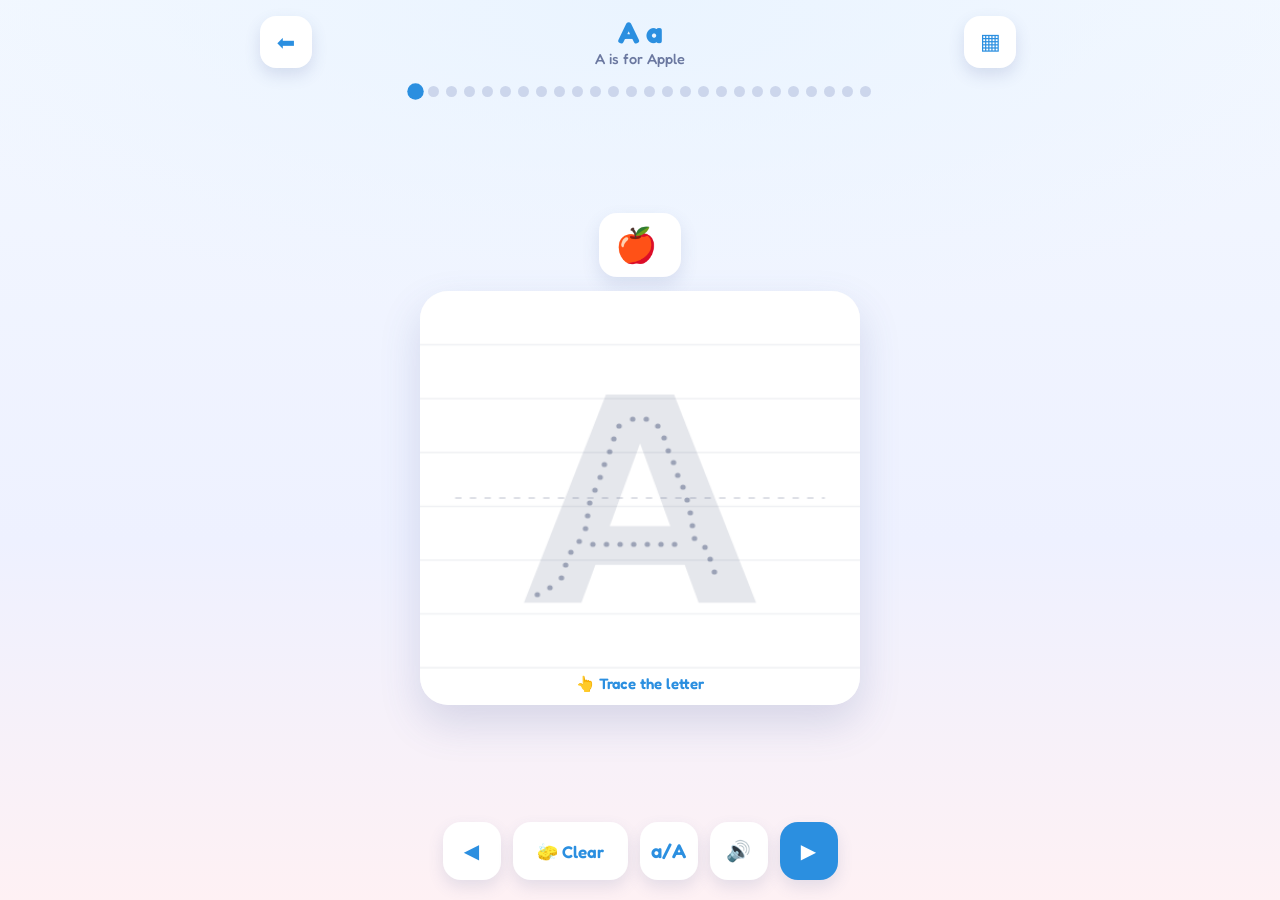
==== commit 25ec34ac: "Vertically centre each letter on the midline (consistent across all letters); v6" ====
--- a/abc.html
+++ b/abc.html
@@ -59,6 +59,6 @@
     </div>
   </div>
 
-  <script src="js/abc.js?v=5"></script>
+  <script src="js/abc.js?v=6"></script>
 </body>
 </html>
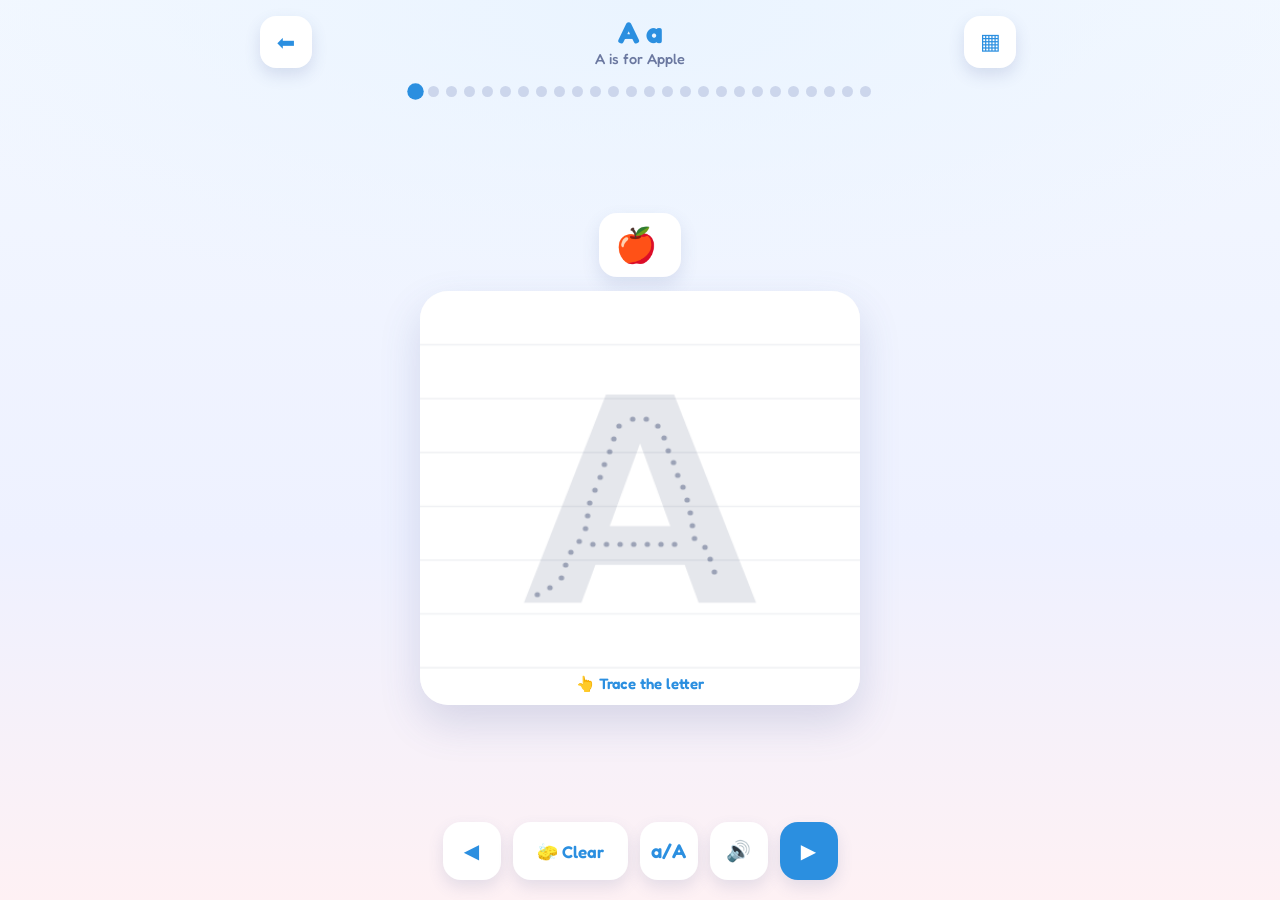
==== commit 9b77f252: "Remove the horizontal dashed midline from both letter games (v7)" ====
--- a/abc.html
+++ b/abc.html
@@ -59,6 +59,6 @@
     </div>
   </div>
 
-  <script src="js/abc.js?v=6"></script>
+  <script src="js/abc.js?v=7"></script>
 </body>
 </html>
